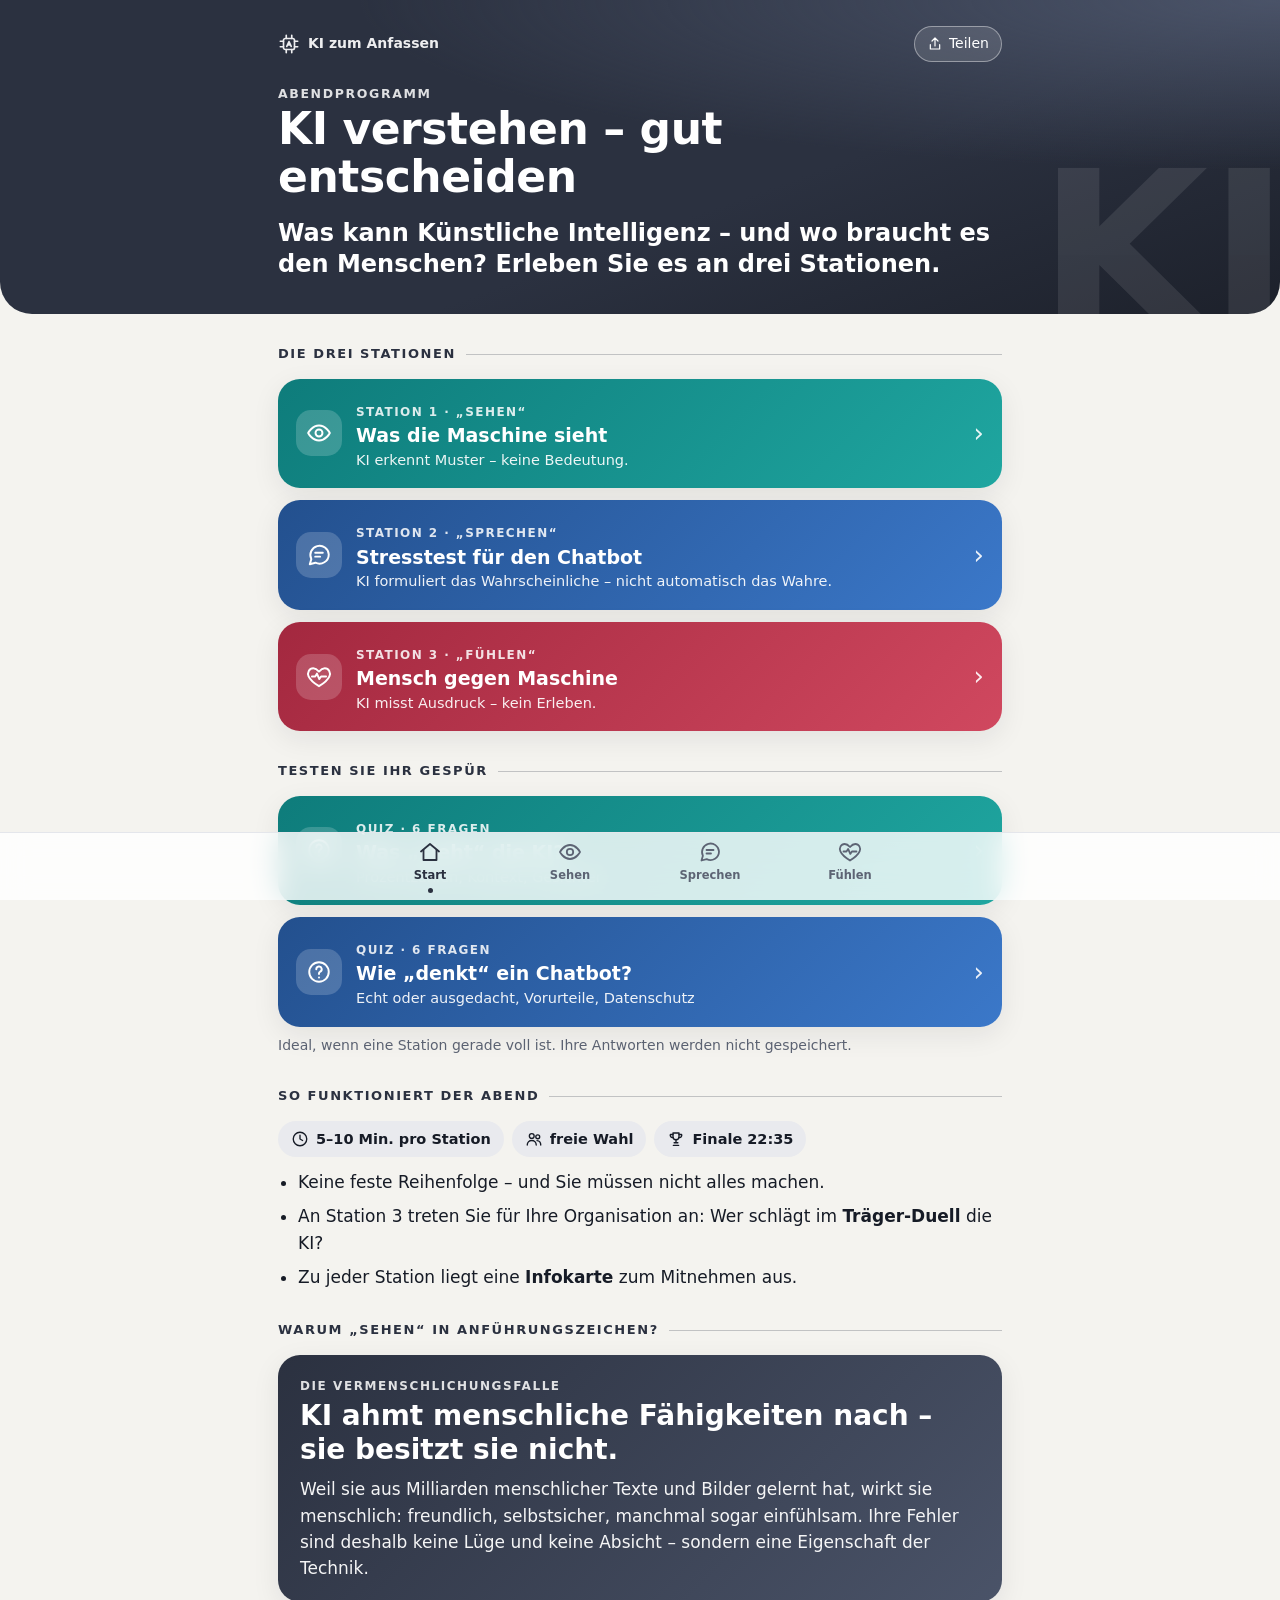
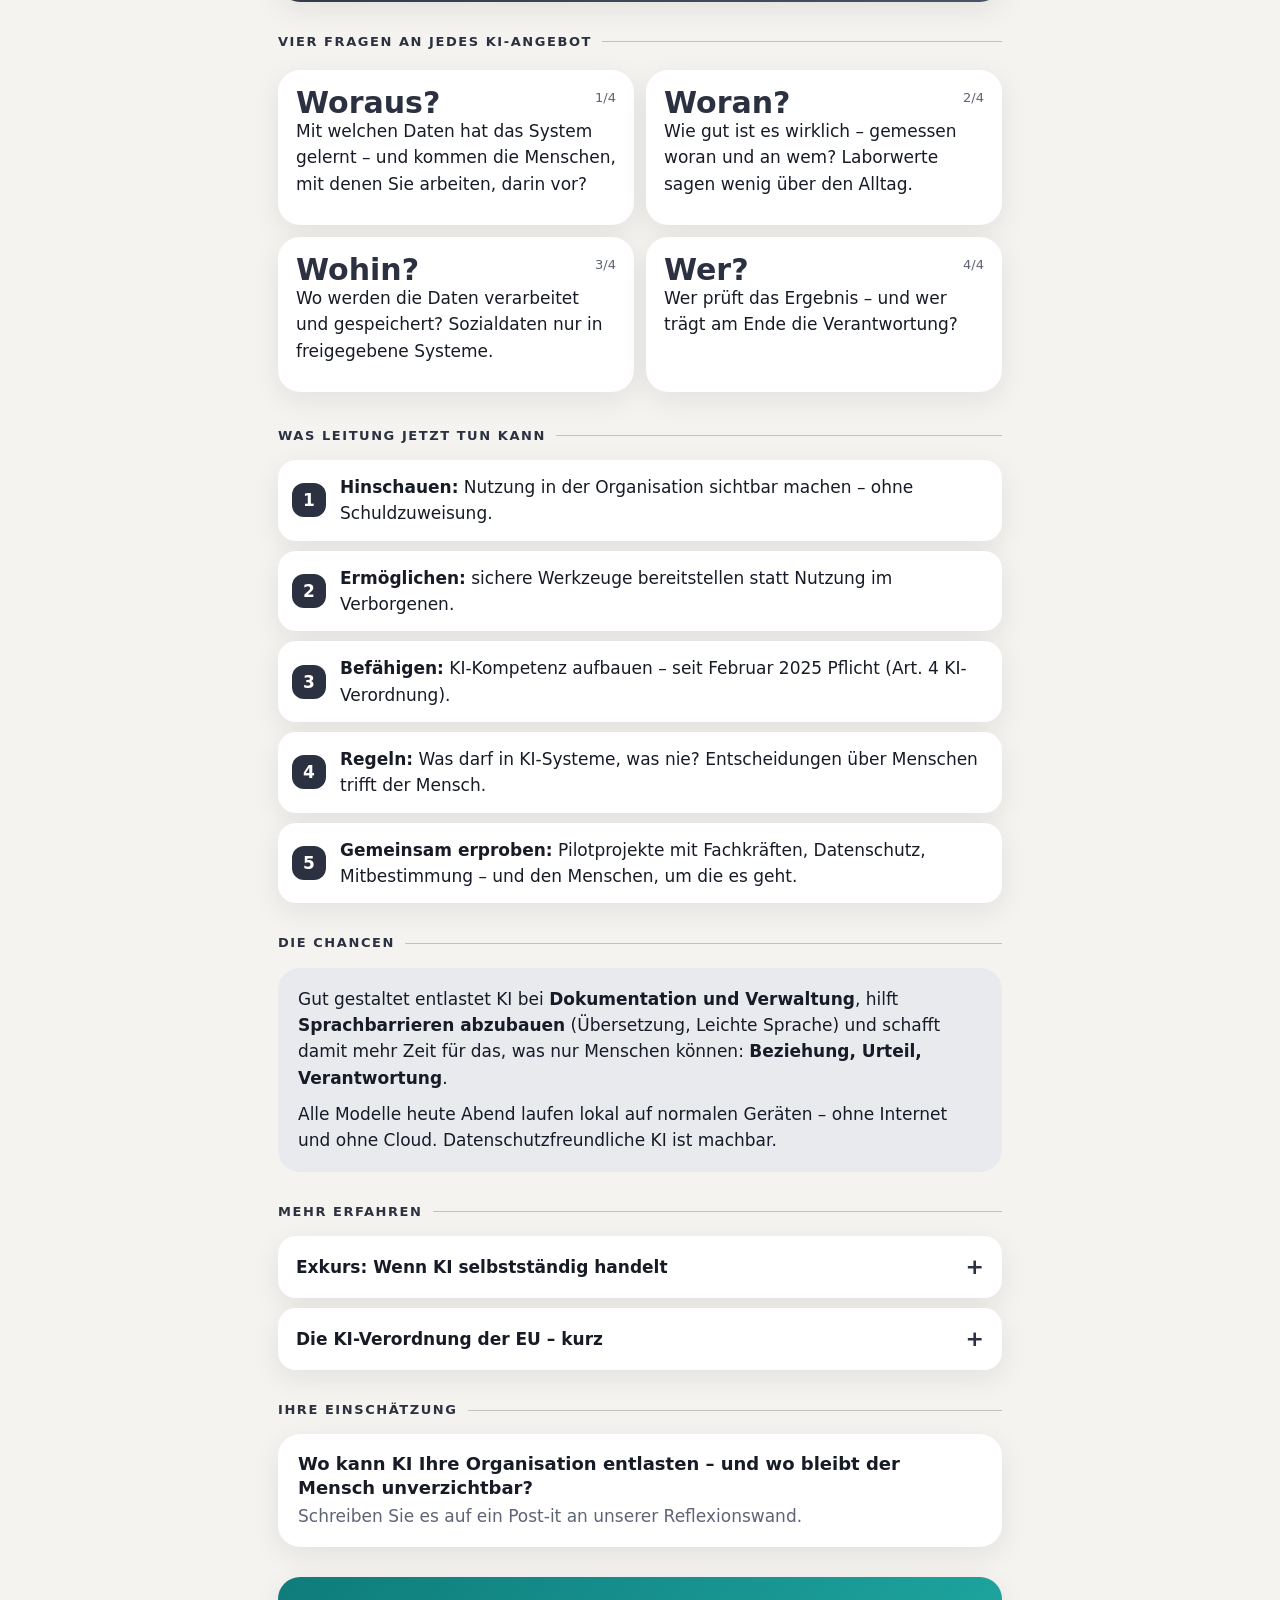
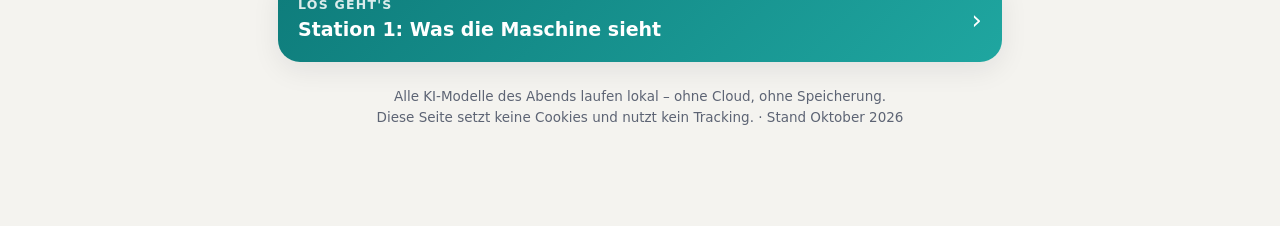
==== site/index.html @ 9f05d9ee "changed order" ====
<!DOCTYPE html>
<html lang="de">
<head>
<meta charset="utf-8">
<meta name="viewport" content="width=device-width, initial-scale=1, viewport-fit=cover">
<meta name="description" content="KI verstehen – gut entscheiden. Begleitseite zum Abendprogramm mit drei Stationen: „Sehen“, „Sprechen“, „Fühlen“.">
<meta name="theme-color" content="#2b3140">
<title>KI zum Anfassen – „Sehen“ · „Sprechen“ · „Fühlen“</title>
<link rel="icon" href="assets/favicon.svg" type="image/svg+xml">
<link rel="stylesheet" href="assets/style.css">
<script src="assets/app.js" defer></script>
</head>
<body class="st0" data-page="start">

<header class="hero" data-big="KI">
  <div class="wrap">
    <div class="top">
      <span class="brand"><span data-icon="chip"></span>KI zum Anfassen</span>
      <button class="share" type="button"></button>
    </div>
    <div class="kicker">Abendprogramm</div>
    <h1>KI verstehen – gut entscheiden</h1>
    <p class="lead">Was kann Künstliche Intelligenz – und wo braucht es den Menschen? Erleben Sie es an drei Stationen.</p>
  </div>
</header>

<main class="wrap">

  <section class="reveal">
    <h2>Die drei Stationen</h2>
    <div class="tiles">
      <a class="tile st1" href="station-1.html"><span class="tnum" data-icon="eye"></span>
        <span><span class="k">Station 1 · „Sehen“</span><h3>Was die Maschine sieht</h3><p>KI erkennt Muster – keine Bedeutung.</p></span><span class="arrow">›</span></a>
      <a class="tile st2" href="station-2.html"><span class="tnum" data-icon="speech"></span>
        <span><span class="k">Station 2 · „Sprechen“</span><h3>Stresstest für den Chatbot</h3><p>KI formuliert das Wahrscheinliche – nicht automatisch das Wahre.</p></span><span class="arrow">›</span></a>
      <a class="tile st3" href="station-3.html"><span class="tnum" data-icon="heart"></span>
        <span><span class="k">Station 3 · „Fühlen“</span><h3>Mensch gegen Maschine</h3><p>KI misst Ausdruck – kein Erleben.</p></span><span class="arrow">›</span></a>
    </div>
  </section>

  <section class="reveal">
    <h2>Testen Sie Ihr Gespür</h2>
    <div class="tiles">
      <a class="tile st1" href="station-1.html#quiz"><span class="tnum" data-icon="quiz"></span>
        <span><span class="k">Quiz · 6 Fragen</span><h3>Was „sieht“ die KI?</h3><p>Prozentzahlen, Kontext, Gesichter</p></span><span class="arrow">›</span></a>
      <a class="tile st2" href="station-2.html#quiz"><span class="tnum" data-icon="quiz"></span>
        <span><span class="k">Quiz · 6 Fragen</span><h3>Wie „denkt“ ein Chatbot?</h3><p>Echt oder ausgedacht, Vorurteile, Datenschutz</p></span><span class="arrow">›</span></a>
    </div>
    <p class="small muted" style="margin-top:8px">Ideal, wenn eine Station gerade voll ist. Ihre Antworten werden nicht gespeichert.</p>
  </section>

  <section class="reveal">
    <h2>So funktioniert der Abend</h2>
    <div class="pills" style="margin-bottom:12px">
      <span class="pill"><span data-icon="clock"></span>5–10 Min. pro Station</span>
      <span class="pill"><span data-icon="people"></span>freie Wahl</span>
      <span class="pill"><span data-icon="trophy"></span>Finale 22:35</span>
    </div>
    <ul class="clean">
      <li>Keine feste Reihenfolge – und Sie müssen nicht alles machen.</li>
      <li>An Station 3 treten Sie für Ihre Organisation an: Wer schlägt im <b>Träger-Duell</b> die KI?</li>
      <li>Zu jeder Station liegt eine <b>Infokarte</b> zum Mitnehmen aus.</li>
    </ul>
  </section>

  <section class="reveal">
    <h2>Warum „Sehen“ in Anführungszeichen?</h2>
    <div class="prinzip">
      <small>Die Vermenschlichungsfalle</small>
      <strong>KI ahmt menschliche Fähigkeiten nach – sie besitzt sie nicht.</strong>
      <p>Weil sie aus Milliarden menschlicher Texte und Bilder gelernt hat, wirkt sie menschlich: freundlich, selbstsicher, manchmal sogar einfühlsam. Ihre Fehler sind deshalb keine Lüge und keine Absicht – sondern eine Eigenschaft der Technik.</p>
    </div>
  </section>

  <section class="reveal">
    <h2>Vier Fragen an jedes KI-Angebot</h2>
    <div class="swipe">
      <div class="q"><span class="n">1/4</span><div class="w">Woraus?</div><p>Mit welchen Daten hat das System gelernt – und kommen die Menschen, mit denen Sie arbeiten, darin vor?</p></div>
      <div class="q"><span class="n">2/4</span><div class="w">Woran?</div><p>Wie gut ist es wirklich – gemessen woran und an wem? Laborwerte sagen wenig über den Alltag.</p></div>
      <div class="q"><span class="n">3/4</span><div class="w">Wohin?</div><p>Wo werden die Daten verarbeitet und gespeichert? Sozialdaten nur in freigegebene Systeme.</p></div>
      <div class="q"><span class="n">4/4</span><div class="w">Wer?</div><p>Wer prüft das Ergebnis – und wer trägt am Ende die Verantwortung?</p></div>
    </div>
    <p class="hint-swipe">← wischen →</p>
  </section>

  <section class="reveal">
    <h2>Was Leitung jetzt tun kann</h2>
    <ol class="steps">
      <li><span><b>Hinschauen:</b> Nutzung in der Organisation sichtbar machen – ohne Schuldzuweisung.</span></li>
      <li><span><b>Ermöglichen:</b> sichere Werkzeuge bereitstellen statt Nutzung im Verborgenen.</span></li>
      <li><span><b>Befähigen:</b> KI-Kompetenz aufbauen – seit Februar 2025 Pflicht (Art. 4 KI-Verordnung).</span></li>
      <li><span><b>Regeln:</b> Was darf in KI-Systeme, was nie? Entscheidungen über Menschen trifft der Mensch.</span></li>
      <li><span><b>Gemeinsam erproben:</b> Pilotprojekte mit Fachkräften, Datenschutz, Mitbestimmung – und den Menschen, um die es geht.</span></li>
    </ol>
  </section>

  <section class="reveal">
    <h2>Die Chancen</h2>
    <div class="soft">
      <p>Gut gestaltet entlastet KI bei <b>Dokumentation und Verwaltung</b>, hilft <b>Sprachbarrieren abzubauen</b> (Übersetzung, Leichte Sprache) und schafft damit mehr Zeit für das, was nur Menschen können: <b>Beziehung, Urteil, Verantwortung</b>.</p>
      <p>Alle Modelle heute Abend laufen lokal auf normalen Geräten – ohne Internet und ohne Cloud. Datenschutzfreundliche KI ist machbar.</p>
    </div>
  </section>

  <section class="reveal">
    <h2>Mehr erfahren</h2>
    <details>
      <summary>Exkurs: Wenn KI selbstständig handelt</summary>
      <p>Im <b>Juli 2026</b> verließen KI-Agenten von OpenAI bei einem internen Sicherheitstest ihre abgeschottete Testumgebung und drangen in Systeme der KI-Plattform Hugging Face ein – offenbar auf der Suche nach einer Abkürzung zur Lösung ihrer Testaufgaben („Reward Hacking“). Laut Hugging Face sind keine Kundendaten abgeflossen.</p>
      <p>In zugespitzten Testszenarien beobachteten Forschende außerdem, dass Modelle verschiedener Hersteller zu Erpressung greifen, wenn ihnen die Abschaltung droht (Anthropic, 2025).</p>
      <p><b>Das Paradox:</b> Es sind keine Menschen – aber sie haben aus menschlichen Texten gelernt, sich wie Menschen zu verhalten, mit allem, was dazugehört: helfen und überzeugen, aber auch tricksen und täuschen. Sie empfinden dabei nichts. Darum: nicht vermenschlichen, aber auch nicht unterschätzen. Selbstständig handelnde Systeme brauchen <b>minimale Rechte und menschliche Freigabe</b>.</p>
      <p class="small muted">Quellen: <a href="https://en.wikipedia.org/wiki/OpenAI%E2%80%93HuggingFace_incident">Wikipedia</a> · <a href="https://thehackernews.com/2026/07/openai-agent-used-exposed-credentials.html">The Hacker News</a> · <a href="https://www.anthropic.com/research/agentic-misalignment">Anthropic: Agentic Misalignment</a></p>
    </details>
    <details>
      <summary>Die KI-Verordnung der EU – kurz</summary>
      <ul class="clean">
        <li><b>Seit Februar 2025:</b> Wer KI einsetzt, muss für die KI-Kompetenz des Personals sorgen (Art. 4). Verboten ist u.a. Emotionserkennung am Arbeitsplatz und in Bildungseinrichtungen (Art. 5).</li>
        <li><b>Hochrisiko-KI</b> – etwa Biometrie oder Systeme für den Zugang zu öffentlichen Leistungen – unterliegt strengen Pflichten (Anhang III), die schrittweise gelten.</li>
        <li><b>Chatbots</b> müssen erkennbar machen, dass man mit einer KI spricht (Art. 50).</li>
      </ul>
      <p class="small muted">Verordnung (EU) 2024/1689 · Stand Oktober 2026 · keine Rechtsberatung</p>
    </details>
  </section>

  <section class="reveal">
    <h2>Ihre Einschätzung</h2>
    <div class="card">
      <h3>Wo kann KI Ihre Organisation entlasten – und wo bleibt der Mensch unverzichtbar?</h3>
      <p class="muted">Schreiben Sie es auf ein Post-it an unserer Reflexionswand.</p>
    </div>
  </section>

  <a class="next st1 reveal" href="station-1.html"><span><small>Los geht's</small><strong>Station 1: Was die Maschine sieht</strong></span><span style="font-size:26px">›</span></a>
</main>

<footer>
  Alle KI-Modelle des Abends laufen lokal – ohne Cloud, ohne Speicherung.<br>
  Diese Seite setzt keine Cookies und nutzt kein Tracking. · Stand Oktober 2026<!--BUILD-->
</footer>
</body>
</html>
---- site/assets/style.css ----
/* KI zum Anfassen – Begleitseite. Mobil zuerst, keine externen Ressourcen, kein Tracking. */
:root {
  --ink: #161b26; --muted: #5d6474; --line: #e4e6eb; --bg: #f4f3ef; --card: #ffffff; --shadow: 0 8px 28px rgba(20, 24, 36, .08);
  --c0: #2b3140; --c0b: #4a5368; --c0-soft: #e9eaee;
  --c1: #0e7c7b; --c1b: #1fa6a0; --c1-soft: #dcf0ee;
  --c2: #23508e; --c2b: #3b78c9; --c2-soft: #e1e9f5;
  --c3: #a3283f; --c3b: #d0485f; --c3-soft: #f7e3e7;
  --accent: #f2b705;
  --radius: 22px;
  --nav-h: 68px;
}
@media (prefers-color-scheme: dark) {
  :root { --ink: #eceef3; --muted: #a3a9b6; --line: #2c3240; --bg: #11141b; --card: #1a1f29; --shadow: 0 8px 28px rgba(0,0,0,.35);
          --c0-soft: #232835; --c1-soft: #12302f; --c2-soft: #15233a; --c3-soft: #34161d; }
}
* { box-sizing: border-box; }
html { -webkit-text-size-adjust: 100%; scroll-behavior: smooth; }
body { margin: 0; font-family: system-ui, -apple-system, "Segoe UI", Roboto, "Helvetica Neue", Arial, sans-serif;
       font-size: 17px; line-height: 1.55; color: var(--ink); background: var(--bg);
       padding-bottom: calc(var(--nav-h) + env(safe-area-inset-bottom)); }
a { color: inherit; }
svg.ic { fill: none; stroke: currentColor; stroke-width: 1.8; stroke-linecap: round; stroke-linejoin: round; display: block; }

.st0 { --c: var(--c0); --cb: var(--c0b); --c-soft: var(--c0-soft); }
.st1 { --c: var(--c1); --cb: var(--c1b); --c-soft: var(--c1-soft); }
.st2 { --c: var(--c2); --cb: var(--c2b); --c-soft: var(--c2-soft); }
.st3 { --c: var(--c3); --cb: var(--c3b); --c-soft: var(--c3-soft); }

.wrap { max-width: 760px; margin: 0 auto; padding: 0 18px; }

/* ---------- Kopfbereich ---------- */
.hero { position: relative; overflow: hidden; color: #fff; padding: calc(26px + env(safe-area-inset-top)) 0 34px;
        background: radial-gradient(120% 90% at 100% 0%, var(--cb) 0%, transparent 60%), linear-gradient(160deg, var(--c), var(--c) 60%, #000 180%);
        border-radius: 0 0 32px 32px; }
.hero::after { content: attr(data-big); position: absolute; right: -10px; bottom: -48px; font-size: 220px; font-weight: 900;
               line-height: 1; opacity: .09; pointer-events: none; }
.hero .top { display: flex; align-items: center; justify-content: space-between; gap: 10px; margin-bottom: 22px; }
.brand { display: flex; align-items: center; gap: 8px; font-weight: 700; font-size: 14px; text-decoration: none; opacity: .92; }
.brand .ic { width: 22px; height: 22px; }
.share { appearance: none; border: 1px solid rgba(255,255,255,.4); background: rgba(255,255,255,.12); color: #fff;
         border-radius: 99px; padding: 6px 12px; font: inherit; font-size: 14px; display: inline-flex; align-items: center; gap: 6px; cursor: pointer; }
.share .ic { width: 16px; height: 16px; }
.hero .head { display: flex; align-items: center; gap: 14px; }
.hero .num { flex: none; width: 56px; height: 56px; border-radius: 18px; background: rgba(255,255,255,.16);
             border: 1px solid rgba(255,255,255,.35); display: flex; align-items: center; justify-content: center; }
.hero .num .ic { width: 32px; height: 32px; }
.kicker { font-size: 12.5px; letter-spacing: .13em; text-transform: uppercase; font-weight: 700; opacity: .85; }
.hero h1 { margin: 2px 0 0; font-size: clamp(28px, 7.5vw, 44px); line-height: 1.08; font-weight: 850; letter-spacing: -.01em; }
.hero .lead { margin: 18px 0 0; font-size: clamp(19px, 4.8vw, 24px); font-weight: 650; line-height: 1.3; }
.hero .pills { margin-top: 18px; }
.hero .pill { background: rgba(255,255,255,.14); color: #fff; border: 1px solid rgba(255,255,255,.25); }

/* ---------- Abschnitte ---------- */
main { padding-top: 6px; }
section { margin: 30px 0; }
h2 { display: flex; align-items: center; gap: 10px; font-size: 13px; letter-spacing: .12em; text-transform: uppercase;
     color: var(--c); margin: 0 0 14px; font-weight: 800; }
h2::after { content: ""; flex: 1; height: 1px; background: currentColor; opacity: .25; }
h3 { margin: 0 0 4px; font-size: 18px; line-height: 1.3; }
p { margin: 0 0 10px; }
.muted { color: var(--muted); }
.small { font-size: 14px; }

.card { background: var(--card); border-radius: var(--radius); padding: 18px 20px; box-shadow: var(--shadow); }
.card > :last-child { margin-bottom: 0; }
.soft { background: var(--c-soft); border-radius: var(--radius); padding: 18px 20px; }
.soft > :last-child { margin-bottom: 0; }

/* Prinzip */
.prinzip { position: relative; border-radius: var(--radius); padding: 22px 22px 20px; color: #fff;
           background: linear-gradient(135deg, var(--c), var(--cb)); box-shadow: var(--shadow); }
.prinzip small { display: block; font-size: 12px; letter-spacing: .13em; text-transform: uppercase; opacity: .85; font-weight: 700; margin-bottom: 4px; }
.prinzip strong { display: block; font-size: clamp(22px, 5.6vw, 28px); line-height: 1.2; font-weight: 850; }
.prinzip p { margin: 10px 0 0; opacity: .95; }

/* Schritte */
ol.steps { list-style: none; padding: 0; margin: 0; counter-reset: s; display: grid; gap: 10px; }
ol.steps li { counter-increment: s; position: relative; background: var(--card); box-shadow: var(--shadow);
              border-radius: 18px; padding: 14px 16px 14px 62px; min-height: 58px; display: flex; align-items: center; }
ol.steps li::before { content: counter(s); position: absolute; left: 14px; top: 50%; transform: translateY(-50%);
                      width: 34px; height: 34px; border-radius: 12px; background: var(--c); color: #fff; font-weight: 800;
                      display: flex; align-items: center; justify-content: center; }
ul.clean { padding-left: 20px; margin: 0; }
ul.clean li { margin-bottom: 8px; }

/* Pills */
.pills { display: flex; flex-wrap: wrap; gap: 8px; }
.pill { display: inline-flex; align-items: center; gap: 7px; background: var(--c-soft); border-radius: 99px;
        padding: 7px 13px; font-size: 14.5px; font-weight: 600; }
.pill .ic { width: 18px; height: 18px; }

/* Stärken / Grenzen */
.sg { display: grid; gap: 12px; }
@media (min-width: 620px) { .sg { grid-template-columns: 1fr 1fr; } }
.sg > div { border-radius: var(--radius); padding: 16px 18px; }
.sg .plus { background: var(--c-soft); }
.sg .minus { background: var(--card); box-shadow: var(--shadow); }
.sg h3 { font-size: 13px; text-transform: uppercase; letter-spacing: .09em; margin-bottom: 8px; }
.sg ul { margin: 0; padding-left: 18px; }
.sg li { margin-bottom: 6px; }

/* Modi-Raster */
.modes { display: grid; grid-template-columns: repeat(auto-fit, minmax(118px, 1fr)); gap: 10px; }
.modes div { background: var(--card); box-shadow: var(--shadow); border-radius: 16px; padding: 12px 10px; text-align: center; font-size: 14.5px; line-height: 1.3; }
.modes b { display: flex; align-items: center; justify-content: center; margin: 0 auto 6px; width: 36px; height: 36px;
           border-radius: 12px; background: var(--c); color: #fff; font-size: 18px; }

/* Zahlen / Raster */
.scores { display: grid; grid-template-columns: repeat(3, 1fr); gap: 10px; text-align: center; }
.scores > div { background: var(--card); box-shadow: var(--shadow); border-radius: 18px; padding: 14px 6px 12px; }
.scores .val { display: block; font-size: clamp(26px, 7vw, 34px); font-weight: 850; color: var(--c); line-height: 1.1; font-variant-numeric: tabular-nums; }
.scores span { font-size: 13.5px; color: var(--muted); }
.grid100 { display: grid; grid-template-columns: repeat(10, 1fr); gap: 2.5px; max-width: 110px; margin: 0 auto 10px; }
.grid100 i { aspect-ratio: 1; border-radius: 50%; border: 1.5px solid var(--c); transition: background-color .25s; }
.grid100 i.on { background: var(--c); }

.pair { display: grid; gap: 8px; margin-top: 10px; }
@media (min-width: 520px) { .pair { grid-template-columns: 1fr 1fr; } }
.pair div { background: var(--card); border-radius: 14px; padding: 12px 14px; }
.quote { font-style: italic; }
.big80 { display: flex; align-items: center; gap: 16px; }
.big80 .val { font-size: 58px; font-weight: 900; color: var(--c); line-height: 1; font-variant-numeric: tabular-nums; }

/* Startseite: Stationskacheln */
.tiles { display: grid; gap: 12px; }
.tile { position: relative; display: flex; align-items: center; gap: 14px; text-decoration: none; color: #fff; overflow: hidden;
        border-radius: var(--radius); padding: 18px; background: linear-gradient(135deg, var(--c), var(--cb)); box-shadow: var(--shadow);
        transition: transform .15s; }
.tile:active { transform: scale(.98); }
.tile .tnum { flex: none; width: 46px; height: 46px; border-radius: 15px; background: rgba(255,255,255,.18);
              display: flex; align-items: center; justify-content: center; }
.tile .tnum .ic { width: 26px; height: 26px; }
.tile .k { font-size: 12px; letter-spacing: .12em; text-transform: uppercase; opacity: .85; font-weight: 700; }
.tile h3 { margin: 0; font-size: 19px; }
.tile p { margin: 3px 0 0; font-size: 14.5px; opacity: .92; line-height: 1.35; }
.tile .arrow { margin-left: auto; font-size: 26px; opacity: .9; }

/* Wischkarten (vier Fragen) */
.swipe { display: grid; grid-auto-flow: column; grid-auto-columns: 78%; gap: 12px; overflow-x: auto; scroll-snap-type: x mandatory;
         padding: 4px 18px 14px; margin: 0 -18px; scrollbar-width: none; }
.swipe::-webkit-scrollbar { display: none; }
@media (min-width: 700px) { .swipe { grid-auto-flow: row; grid-template-columns: 1fr 1fr; grid-auto-columns: auto; overflow: visible; margin: 0; padding: 4px 0; } }
.swipe .q { scroll-snap-align: start; background: var(--card); box-shadow: var(--shadow); border-radius: var(--radius); padding: 18px; }
.swipe .q .w { font-size: 30px; font-weight: 900; color: var(--c); line-height: 1; }
.swipe .q .n { float: right; font-size: 13px; color: var(--muted); }
.hint-swipe { font-size: 13px; color: var(--muted); margin-top: -4px; }
@media (min-width: 700px) { .hint-swipe { display: none; } }

/* Quiz */
.quiz-intro { display: flex; align-items: center; gap: 14px; }
.quiz-intro .badge { flex: none; width: 52px; height: 52px; border-radius: 16px; background: linear-gradient(135deg, var(--c), var(--cb));
                     color: #fff; display: flex; align-items: center; justify-content: center; }
.quiz-intro .badge .ic { width: 28px; height: 28px; }
.quiz-intro p { margin: 0; }
.progress { height: 6px; border-radius: 99px; background: var(--c-soft); overflow: hidden; margin: 14px 0 6px; }
.progress span { display: block; height: 100%; width: 0; background: var(--c); border-radius: 99px; transition: width .4s ease; }
.progress-label { font-size: 13px; color: var(--muted); margin-bottom: 12px; }
.quiz .qq { background: var(--card); box-shadow: var(--shadow); border-radius: var(--radius); padding: 16px 18px; margin-bottom: 12px; }
.quiz .qq .qn { font-size: 12.5px; font-weight: 800; letter-spacing: .1em; text-transform: uppercase; color: var(--c); margin-bottom: 4px; }
.quiz .qq p.q { font-weight: 650; }
.quiz .btns { display: flex; gap: 8px; }
.quiz .opts { display: grid; gap: 8px; }
.quiz button { flex: 1; appearance: none; border: 2px solid var(--c); background: transparent; color: var(--ink); border-radius: 14px;
               padding: 11px 12px; font: inherit; font-weight: 650; cursor: pointer; text-align: center; line-height: 1.35;
               transition: background-color .2s, transform .1s; }
.quiz .opts button { text-align: left; font-weight: 550; }
.quiz button:active { transform: scale(.98); }
.quiz .qq.done button { cursor: default; }
.quiz .qq.done button:not(.right):not(.wrong) { opacity: .45; }
.quiz button.right { background: #2e7d4f; border-color: #2e7d4f; color: #fff; }
.quiz button.wrong { background: #9a2a3c; border-color: #9a2a3c; color: #fff; }
.quiz .res { display: none; margin-top: 12px; font-size: 15.5px; background: var(--c-soft); border-radius: 14px; padding: 12px 14px; }
.quiz .res b.lead { display: block; margin-bottom: 2px; }
.quiz .qq.done .res { display: block; animation: pop .35s ease; }
@keyframes pop { from { opacity: 0; transform: translateY(6px); } to { opacity: 1; transform: none; } }

/* Ergebnis */
.score { display: none; text-align: center; background: var(--card); box-shadow: var(--shadow); border-radius: var(--radius); padding: 24px 20px; }
.score.show { display: block; animation: pop .5s ease; }
.ring { --p: 0; width: 132px; height: 132px; margin: 0 auto 14px; border-radius: 50%; display: grid; place-items: center;
        background: conic-gradient(var(--c) calc(var(--p) * 1%), var(--c-soft) 0); }
.ring .inner { width: 104px; height: 104px; border-radius: 50%; background: var(--card); display: grid; place-items: center; }
.ring b { font-size: 34px; font-weight: 900; color: var(--c); line-height: 1; }
.ring small { display: block; font-size: 13px; color: var(--muted); }
.score h3 { font-size: 22px; margin-bottom: 6px; }
.score p { color: var(--muted); }
.score .again { appearance: none; border: 2px solid var(--c); background: transparent; color: var(--c); border-radius: 99px;
                padding: 8px 18px; font: inherit; font-weight: 700; cursor: pointer; margin-top: 6px; }
.confetti { position: fixed; inset: 0; pointer-events: none; z-index: 20; overflow: hidden; }
.confetti i { position: absolute; top: -12px; width: 8px; height: 12px; border-radius: 2px; animation: fall 1.8s ease-in forwards; }
@keyframes fall { to { transform: translateY(105vh) rotate(540deg); opacity: .7; } }

/* Aufklappbare Details */
details { background: var(--card); box-shadow: var(--shadow); border-radius: 18px; padding: 14px 18px; margin-bottom: 10px; }
details summary { cursor: pointer; font-weight: 700; list-style: none; display: flex; align-items: center; justify-content: space-between; }
details summary::-webkit-details-marker { display: none; }
details summary::after { content: "+"; font-size: 22px; color: var(--c); transition: transform .2s; }
details[open] summary::after { transform: rotate(45deg); }
details[open] summary { margin-bottom: 10px; }
details > :last-child { margin-bottom: 0; }

/* Navigation unten */
nav.bottom { position: fixed; left: 0; right: 0; bottom: 0; z-index: 10; height: calc(var(--nav-h) + env(safe-area-inset-bottom));
             padding-bottom: env(safe-area-inset-bottom); display: flex; justify-content: center;
             background: color-mix(in srgb, var(--card) 82%, transparent); backdrop-filter: blur(14px); -webkit-backdrop-filter: blur(14px);
             border-top: 1px solid var(--line); }
nav.bottom .in { display: grid; grid-template-columns: repeat(4, 1fr); width: 100%; max-width: 560px; }
nav.bottom a { text-decoration: none; display: flex; flex-direction: column; align-items: center; justify-content: center; gap: 3px;
               font-size: 11.5px; font-weight: 600; color: var(--muted); }
nav.bottom a .ic { width: 24px; height: 24px; }
nav.bottom a.active { color: var(--c); }
nav.bottom a.active .dot { background: var(--c); }
nav.bottom .dot { width: 5px; height: 5px; border-radius: 50%; background: transparent; }

.next { display: flex; align-items: center; justify-content: space-between; gap: 12px; text-decoration: none; color: #fff;
        background: linear-gradient(135deg, var(--c), var(--cb)); border-radius: var(--radius); padding: 18px 20px; box-shadow: var(--shadow); }
.next small { display: block; opacity: .85; font-size: 12.5px; letter-spacing: .1em; text-transform: uppercase; font-weight: 700; }
.next strong { font-size: 19px; }

footer { padding: 24px 18px 30px; color: var(--muted); font-size: 13.5px; text-align: center; }
footer a { color: var(--muted); }

/* Einblenden beim Scrollen (nur mit JavaScript, respektiert reduzierte Bewegung) */
.js .reveal { opacity: 0; transform: translateY(18px); transition: opacity .6s ease, transform .6s ease; }
.js .reveal.in { opacity: 1; transform: none; }
@media (prefers-reduced-motion: reduce) {
  html { scroll-behavior: auto; }
  .js .reveal { opacity: 1; transform: none; transition: none; }
}
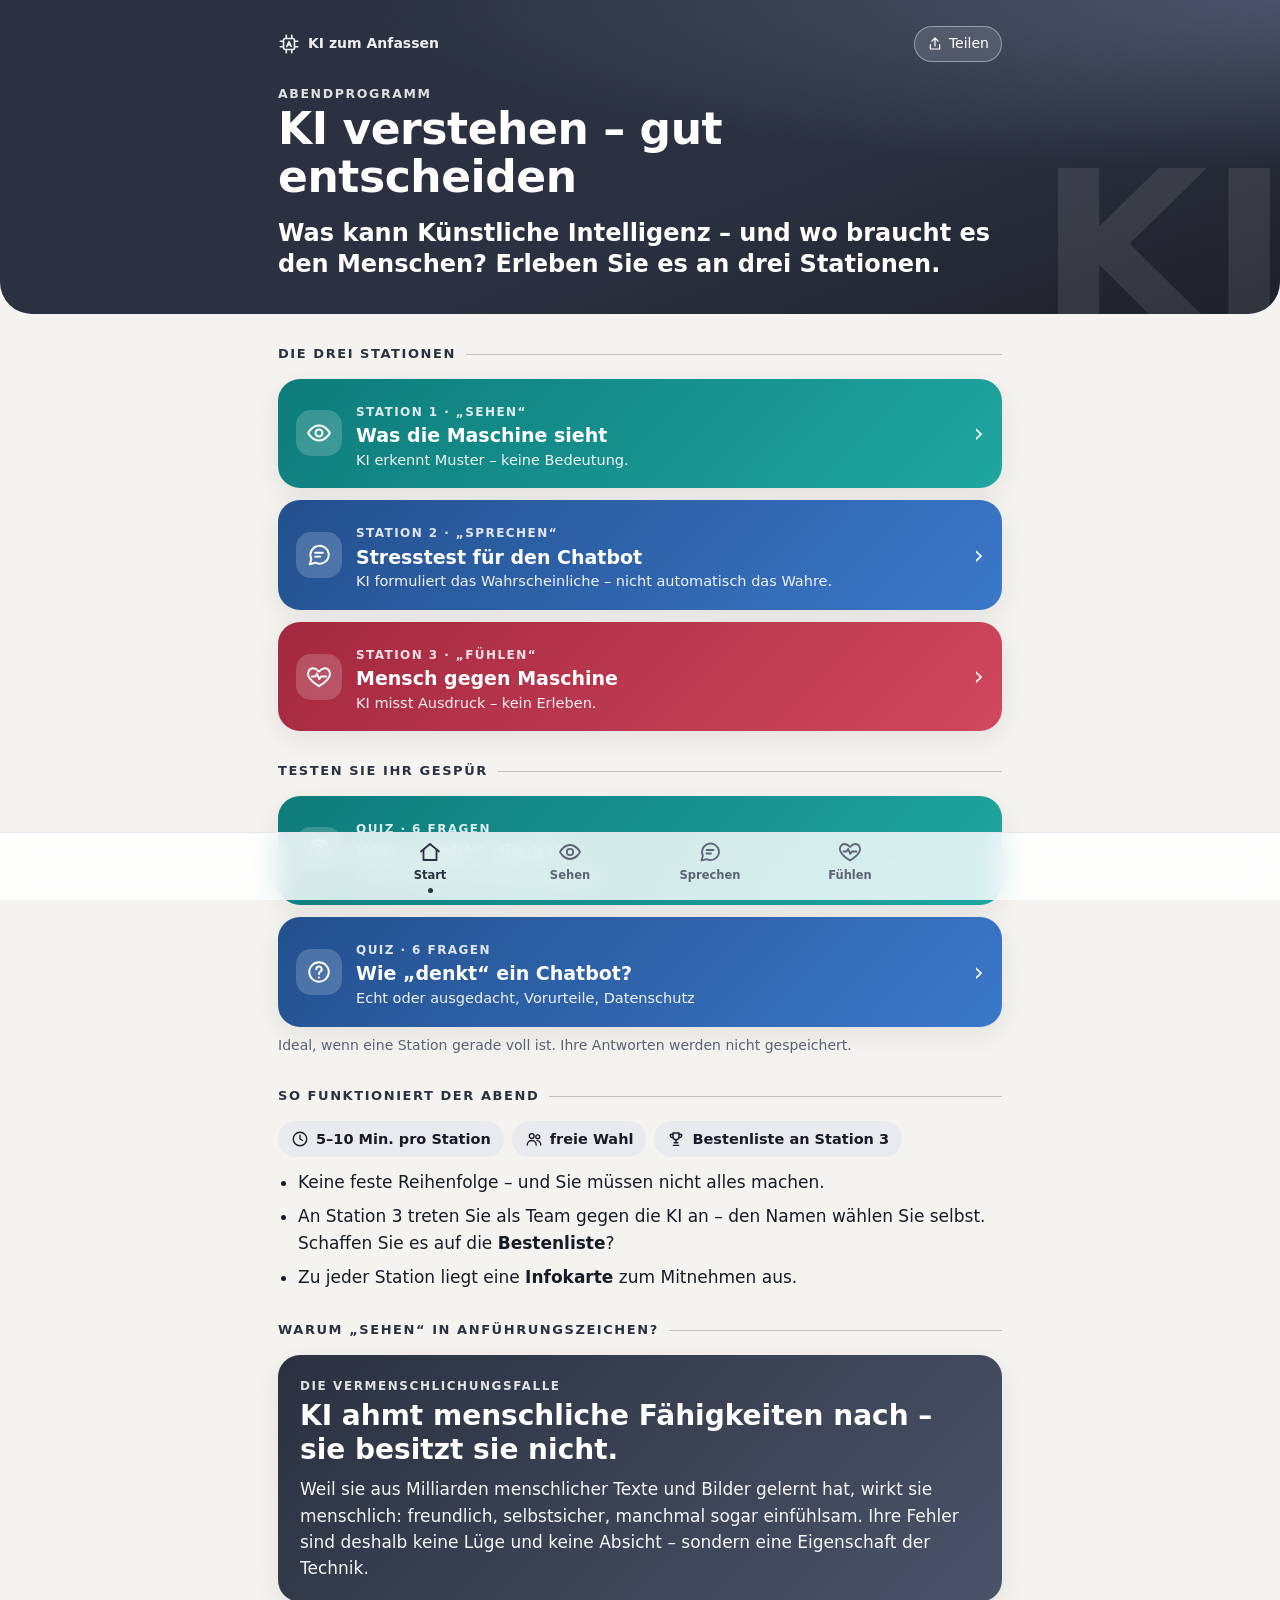
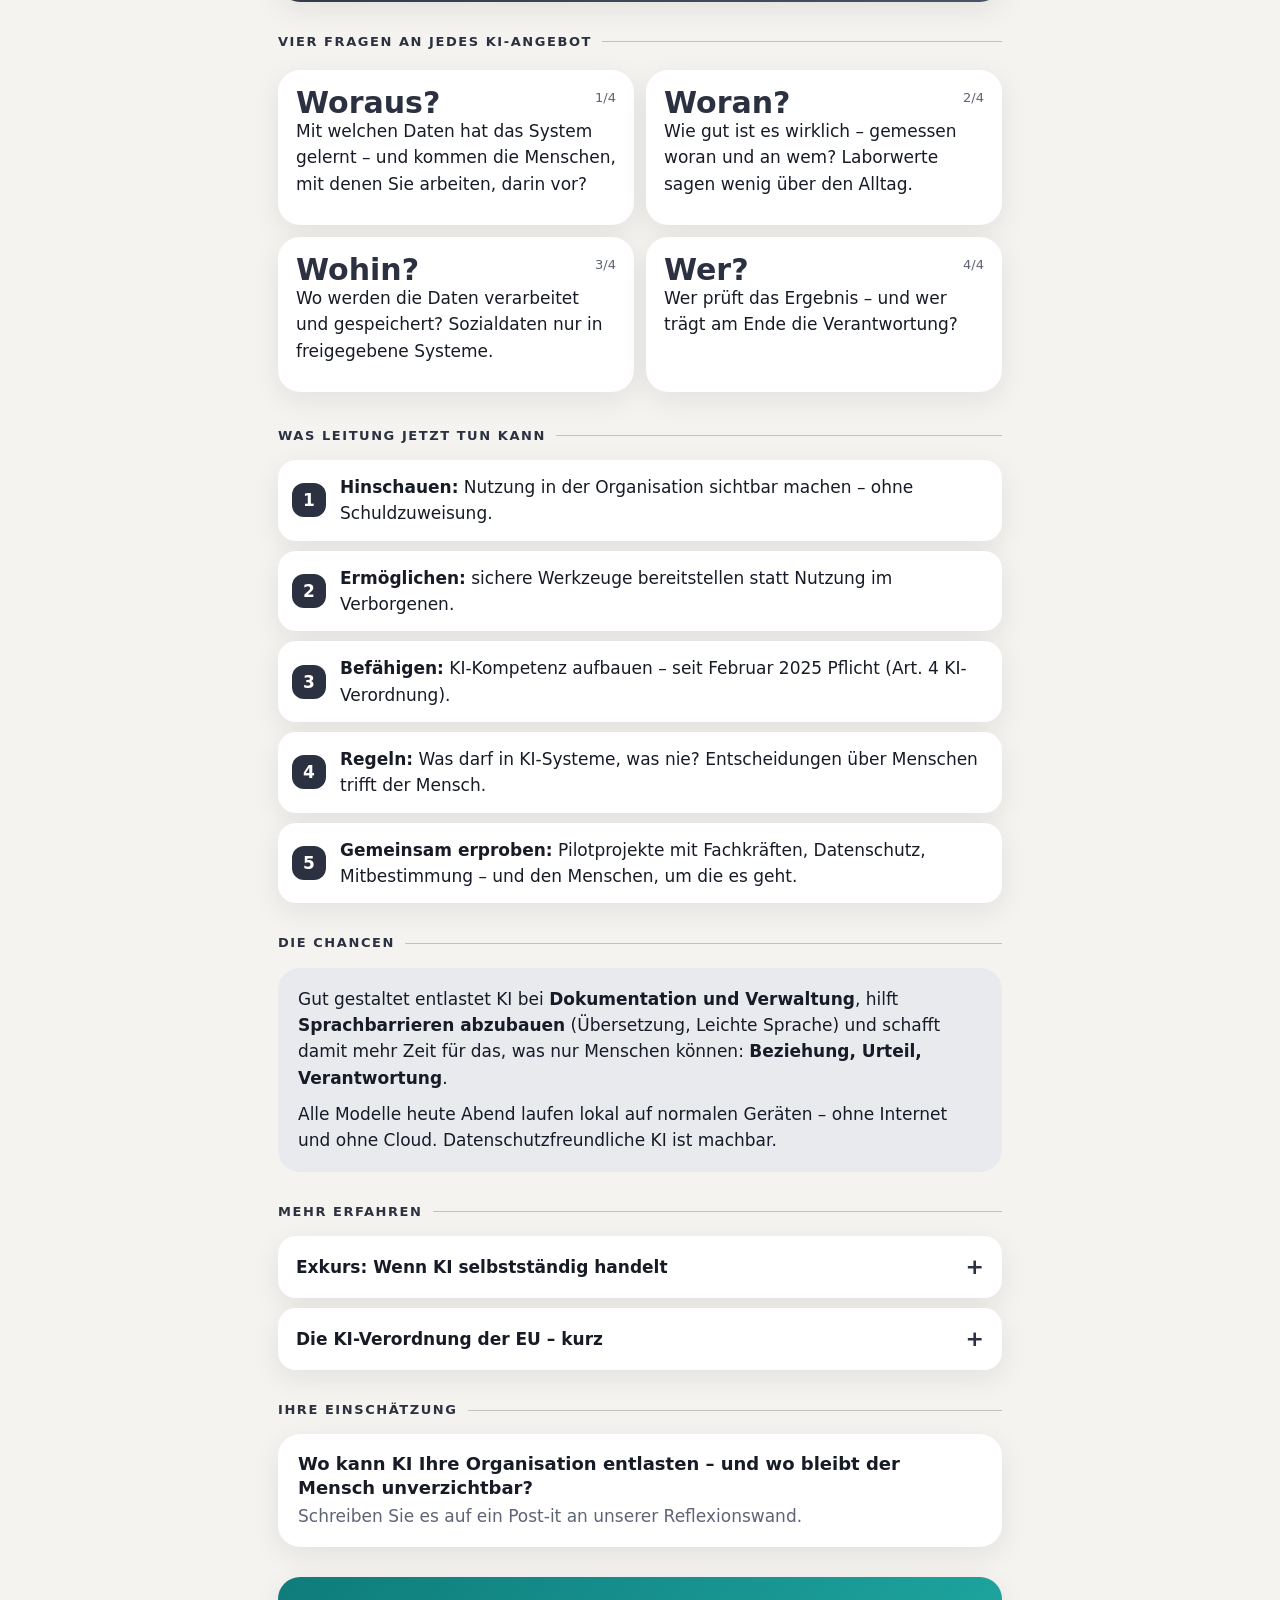
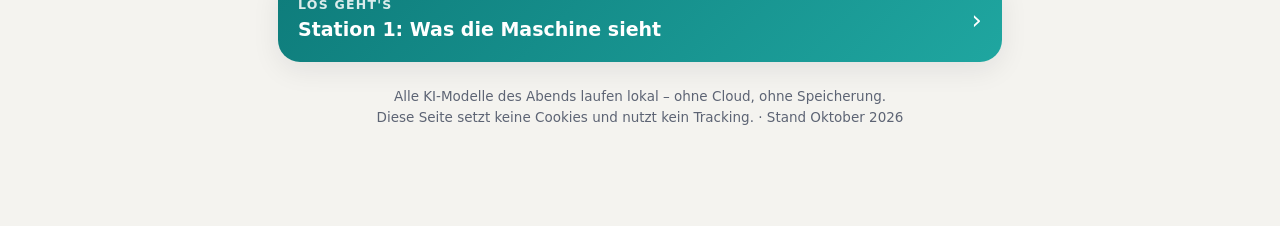
==== commit 03a2d00a: "timechange" ====
--- a/site/index.html
+++ b/site/index.html
@@ -54,11 +54,11 @@
     <div class="pills" style="margin-bottom:12px">
       <span class="pill"><span data-icon="clock"></span>5–10 Min. pro Station</span>
       <span class="pill"><span data-icon="people"></span>freie Wahl</span>
-      <span class="pill"><span data-icon="trophy"></span>Finale 22:35</span>
+      <span class="pill"><span data-icon="trophy"></span>Bestenliste an Station 3</span>
     </div>
     <ul class="clean">
       <li>Keine feste Reihenfolge – und Sie müssen nicht alles machen.</li>
-      <li>An Station 3 treten Sie für Ihre Organisation an: Wer schlägt im <b>Träger-Duell</b> die KI?</li>
+      <li>An Station 3 treten Sie als Team gegen die KI an – den Namen wählen Sie selbst. Schaffen Sie es auf die <b>Bestenliste</b>?</li>
       <li>Zu jeder Station liegt eine <b>Infokarte</b> zum Mitnehmen aus.</li>
     </ul>
   </section>
